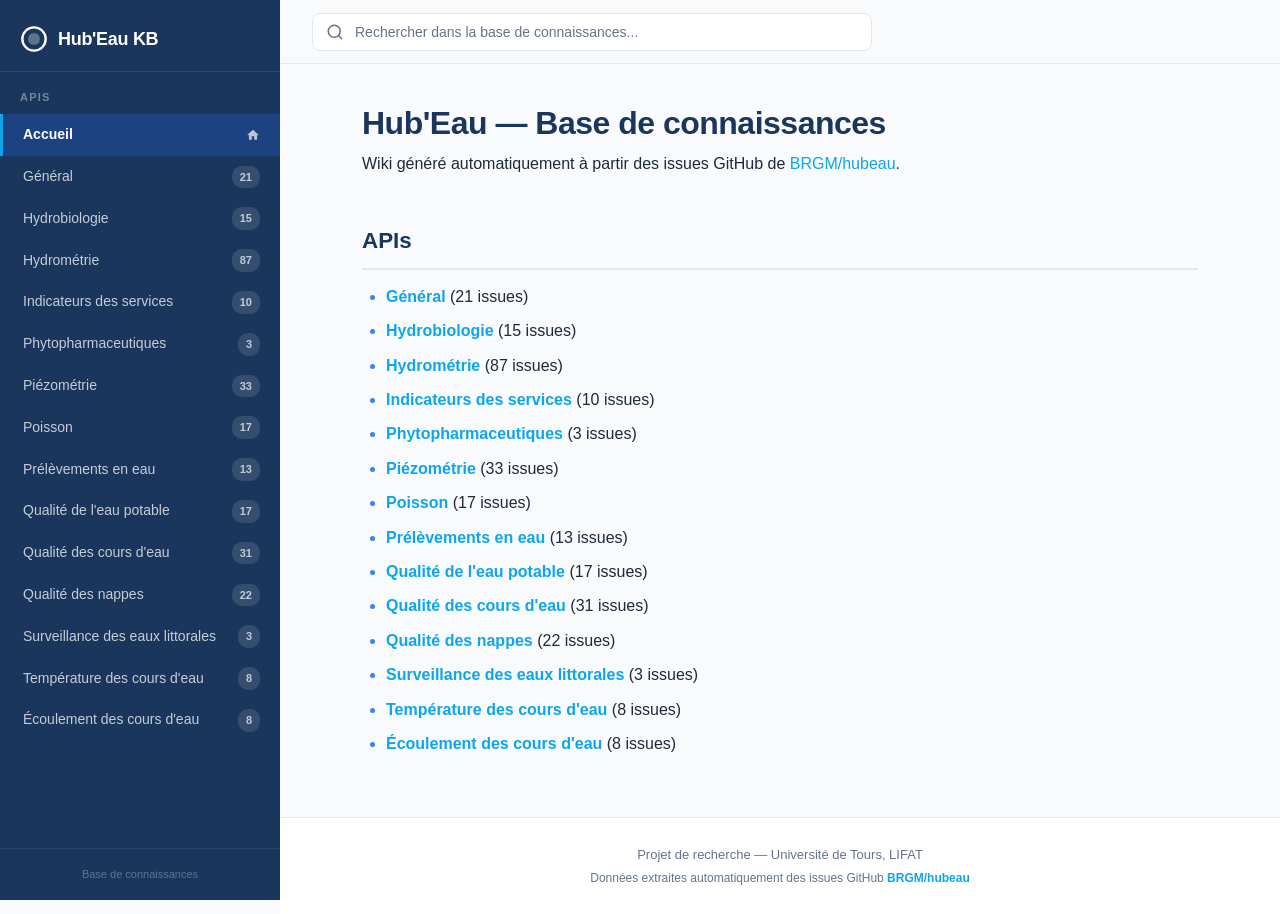
==== site/index.html @ 5fe903e2 "Add static site generator and build output Introduces build_site.py which converts wiki/*.md files i" ====
<!DOCTYPE html>
<html lang="fr">
<head>
    <meta charset="UTF-8">
    <meta name="viewport" content="width=device-width, initial-scale=1.0">
    <title>Hub'Eau — Base de connaissances — Hub'Eau Knowledge Base</title>
    <link rel="stylesheet" href="style.css">
</head>
<body>
    <!-- Mobile hamburger -->
    <button class="hamburger" id="hamburger" aria-label="Ouvrir le menu">
        <span></span><span></span><span></span>
    </button>

    <!-- Sidebar overlay for mobile -->
    <div class="sidebar-overlay" id="sidebarOverlay"></div>

    <!-- Sidebar -->
    <nav class="sidebar" id="sidebar">
        <div class="sidebar-header">
            <a href="index.html" class="sidebar-logo">
                <svg width="28" height="28" viewBox="0 0 24 24" fill="none" stroke="currentColor" stroke-width="2" stroke-linecap="round" stroke-linejoin="round">
                    <path d="M12 2C6.48 2 2 6.48 2 12s4.48 10 10 10 10-4.48 10-10S17.52 2 12 2z"/>
                    <path d="M8 12c0-2 1-4 4-4s4 2 4 4-1 4-4 4-4-2-4-4z" fill="currentColor" opacity="0.3"/>
                </svg>
                <span>Hub'Eau KB</span>
            </a>
        </div>
        <div class="sidebar-section-title">APIs</div>
        <div class="sidebar-links">
            <a href="index.html" class="active">
                <span class="api-name">Accueil</span>
                <span class="issue-count home-icon">
                    <svg width="14" height="14" viewBox="0 0 24 24" fill="currentColor"><path d="M10 20v-6h4v6h5v-8h3L12 3 2 12h3v8z"/></svg>
                </span>
            </a>
            <a href="general.html"><span class="api-name">Général</span><span class="issue-count">21</span></a>
<a href="hydrobiologie.html"><span class="api-name">Hydrobiologie</span><span class="issue-count">15</span></a>
<a href="hydrometrie.html"><span class="api-name">Hydrométrie</span><span class="issue-count">87</span></a>
<a href="indicateurs_services.html"><span class="api-name">Indicateurs des services</span><span class="issue-count">10</span></a>
<a href="phytopharmaceutiques.html"><span class="api-name">Phytopharmaceutiques</span><span class="issue-count">3</span></a>
<a href="piezometrie.html"><span class="api-name">Piézométrie</span><span class="issue-count">33</span></a>
<a href="poisson.html"><span class="api-name">Poisson</span><span class="issue-count">17</span></a>
<a href="prelevements.html"><span class="api-name">Prélèvements en eau</span><span class="issue-count">13</span></a>
<a href="qualite_eau_potable.html"><span class="api-name">Qualité de l'eau potable</span><span class="issue-count">17</span></a>
<a href="qualite_cours_eau.html"><span class="api-name">Qualité des cours d'eau</span><span class="issue-count">31</span></a>
<a href="qualite_nappes.html"><span class="api-name">Qualité des nappes</span><span class="issue-count">22</span></a>
<a href="eaux_littorales.html"><span class="api-name">Surveillance des eaux littorales</span><span class="issue-count">3</span></a>
<a href="temperature.html"><span class="api-name">Température des cours d'eau</span><span class="issue-count">8</span></a>
<a href="ecoulement.html"><span class="api-name">Écoulement des cours d'eau</span><span class="issue-count">8</span></a>
        </div>
        <div class="sidebar-footer-text">
            Base de connaissances
        </div>
    </nav>

    <!-- Main content -->
    <main class="main">
        <div class="topbar">
            <div class="search-container">
                <svg class="search-icon" width="18" height="18" viewBox="0 0 24 24" fill="none" stroke="currentColor" stroke-width="2" stroke-linecap="round" stroke-linejoin="round">
                    <circle cx="11" cy="11" r="8"/><line x1="21" y1="21" x2="16.65" y2="16.65"/>
                </svg>
                <input type="text" id="searchInput" placeholder="Rechercher dans la base de connaissances..." autocomplete="off">
                <div class="search-results" id="searchResults"></div>
            </div>
        </div>

        <article class="content">
            <h1 id="hubeau-base-de-connaissances">Hub'Eau — Base de connaissances</h1>
<p>Wiki généré automatiquement à partir des issues GitHub de <a href="https://github.com/BRGM/hubeau/issues">BRGM/hubeau</a>.</p>
<h2 id="apis">APIs</h2>
<ul>
<li><a href="general.md">Général</a> (21 issues)</li>
<li><a href="hydrobiologie.md">Hydrobiologie</a> (15 issues)</li>
<li><a href="hydrometrie.md">Hydrométrie</a> (87 issues)</li>
<li><a href="indicateurs_services.md">Indicateurs des services</a> (10 issues)</li>
<li><a href="phytopharmaceutiques.md">Phytopharmaceutiques</a> (3 issues)</li>
<li><a href="piezometrie.md">Piézométrie</a> (33 issues)</li>
<li><a href="poisson.md">Poisson</a> (17 issues)</li>
<li><a href="prelevements.md">Prélèvements en eau</a> (13 issues)</li>
<li><a href="qualite_eau_potable.md">Qualité de l'eau potable</a> (17 issues)</li>
<li><a href="qualite_cours_eau.md">Qualité des cours d'eau</a> (31 issues)</li>
<li><a href="qualite_nappes.md">Qualité des nappes</a> (22 issues)</li>
<li><a href="eaux_littorales.md">Surveillance des eaux littorales</a> (3 issues)</li>
<li><a href="temperature.md">Température des cours d'eau</a> (8 issues)</li>
<li><a href="ecoulement.md">Écoulement des cours d'eau</a> (8 issues)</li>
</ul>
        </article>

        <footer class="footer">
            <p>Projet de recherche &mdash; Universit&eacute; de Tours, LIFAT</p>
            <p class="footer-sub">Donn&eacute;es extraites automatiquement des issues GitHub <a href="https://github.com/BRGM/hubeau">BRGM/hubeau</a></p>
        </footer>
    </main>

    <script src="search.js"></script>
    <script>
        // Hamburger menu toggle
        const hamburger = document.getElementById('hamburger');
        const sidebar = document.getElementById('sidebar');
        const overlay = document.getElementById('sidebarOverlay');
        hamburger.addEventListener('click', () => {
            sidebar.classList.toggle('open');
            overlay.classList.toggle('open');
            hamburger.classList.toggle('open');
        });
        overlay.addEventListener('click', () => {
            sidebar.classList.remove('open');
            overlay.classList.remove('open');
            hamburger.classList.remove('open');
        });
    </script>
</body>
</html>
---- site/style.css ----
/* ============================================================
   Hub'Eau Knowledge Base - Style Sheet
   ============================================================ */

/* --- Reset & Base --- */
*, *::before, *::after { box-sizing: border-box; margin: 0; padding: 0; }

:root {
    --primary: #2563eb;
    --primary-light: #3b82f6;
    --dark: #1a365d;
    --dark-hover: #1e3f6e;
    --light-bg: #f8fafc;
    --text: #1e293b;
    --text-light: #64748b;
    --accent: #0ea5e9;
    --border: #e2e8f0;
    --sidebar-width: 280px;
    --topbar-height: 64px;
    --radius: 8px;
    --shadow: 0 1px 3px rgba(0,0,0,.08), 0 1px 2px rgba(0,0,0,.06);
    --shadow-lg: 0 10px 30px rgba(0,0,0,.12);
}

html { scroll-behavior: smooth; }

body {
    font-family: -apple-system, BlinkMacSystemFont, "Segoe UI", Roboto, "Helvetica Neue", Arial, sans-serif;
    font-size: 16px;
    line-height: 1.7;
    color: var(--text);
    background: var(--light-bg);
}

/* --- Sidebar --- */
.sidebar {
    position: fixed;
    top: 0; left: 0;
    width: var(--sidebar-width);
    height: 100vh;
    background: var(--dark);
    color: #fff;
    overflow-y: auto;
    z-index: 100;
    display: flex;
    flex-direction: column;
    transition: transform .3s ease;
}

.sidebar-header {
    padding: 24px 20px 16px;
    border-bottom: 1px solid rgba(255,255,255,.08);
}

.sidebar-logo {
    display: flex;
    align-items: center;
    gap: 10px;
    color: #fff;
    text-decoration: none;
    font-size: 18px;
    font-weight: 700;
    letter-spacing: -.3px;
}

.sidebar-section-title {
    padding: 16px 20px 8px;
    font-size: 11px;
    text-transform: uppercase;
    letter-spacing: 1.2px;
    color: rgba(255,255,255,.4);
    font-weight: 600;
}

.sidebar-links {
    flex: 1;
    overflow-y: auto;
    padding-bottom: 16px;
}

.sidebar-links a {
    display: flex;
    align-items: center;
    justify-content: space-between;
    padding: 9px 20px;
    color: rgba(255,255,255,.75);
    text-decoration: none;
    font-size: 14px;
    transition: background .15s, color .15s;
    border-left: 3px solid transparent;
}

.sidebar-links a:hover {
    background: var(--dark-hover);
    color: #fff;
}

.sidebar-links a.active {
    background: rgba(37, 99, 235, .25);
    color: #fff;
    border-left-color: var(--accent);
    font-weight: 600;
}

.api-name {
    flex: 1;
    white-space: nowrap;
    overflow: hidden;
    text-overflow: ellipsis;
    margin-right: 8px;
}

.issue-count {
    font-size: 11px;
    background: rgba(255,255,255,.12);
    color: rgba(255,255,255,.7);
    padding: 2px 8px;
    border-radius: 10px;
    font-weight: 600;
    flex-shrink: 0;
}

.home-icon {
    background: none;
    padding: 0;
    display: flex;
    align-items: center;
}

.sidebar-footer-text {
    padding: 16px 20px;
    font-size: 11px;
    color: rgba(255,255,255,.3);
    border-top: 1px solid rgba(255,255,255,.06);
    text-align: center;
}

/* --- Main content --- */
.main {
    margin-left: var(--sidebar-width);
    min-height: 100vh;
    display: flex;
    flex-direction: column;
}

/* --- Topbar / Search --- */
.topbar {
    position: sticky;
    top: 0;
    z-index: 50;
    background: rgba(248, 250, 252, .85);
    backdrop-filter: blur(12px);
    -webkit-backdrop-filter: blur(12px);
    border-bottom: 1px solid var(--border);
    padding: 12px 32px;
    display: flex;
    align-items: center;
    height: var(--topbar-height);
}

.search-container {
    position: relative;
    width: 100%;
    max-width: 560px;
}

.search-icon {
    position: absolute;
    left: 14px;
    top: 50%;
    transform: translateY(-50%);
    color: var(--text-light);
    pointer-events: none;
}

#searchInput {
    width: 100%;
    padding: 10px 16px 10px 42px;
    border: 1px solid var(--border);
    border-radius: var(--radius);
    font-size: 14px;
    font-family: inherit;
    background: #fff;
    color: var(--text);
    transition: border-color .2s, box-shadow .2s;
    outline: none;
}

#searchInput:focus {
    border-color: var(--primary-light);
    box-shadow: 0 0 0 3px rgba(37,99,235,.12);
}

#searchInput::placeholder { color: var(--text-light); }

.search-results {
    display: none;
    position: absolute;
    top: calc(100% + 6px);
    left: 0; right: 0;
    background: #fff;
    border: 1px solid var(--border);
    border-radius: var(--radius);
    box-shadow: var(--shadow-lg);
    max-height: 420px;
    overflow-y: auto;
    z-index: 200;
}

.search-results.visible { display: block; }

.search-result-item {
    display: block;
    padding: 10px 16px;
    text-decoration: none;
    color: var(--text);
    border-bottom: 1px solid var(--border);
    transition: background .1s;
}

.search-result-item:last-child { border-bottom: none; }
.search-result-item:hover { background: #f1f5f9; }

.search-result-tags {
    display: flex;
    gap: 6px;
    margin-bottom: 4px;
    flex-wrap: wrap;
}

.search-tag {
    font-size: 11px;
    font-weight: 600;
    padding: 1px 7px;
    border-radius: 4px;
}

.search-tag-api {
    background: #dbeafe;
    color: #1d4ed8;
}

.search-tag-section {
    background: #e0f2fe;
    color: #0369a1;
}

.search-result-text {
    font-size: 13px;
    color: var(--text-light);
    line-height: 1.5;
    display: -webkit-box;
    -webkit-line-clamp: 2;
    -webkit-box-orient: vertical;
    overflow: hidden;
}

.search-no-results {
    padding: 20px 16px;
    text-align: center;
    color: var(--text-light);
    font-size: 14px;
}

/* --- Article content --- */
.content {
    flex: 1;
    max-width: 900px;
    width: 100%;
    margin: 0 auto;
    padding: 40px 32px;
}

.content h1 {
    font-size: 2em;
    font-weight: 800;
    color: var(--dark);
    margin-bottom: 8px;
    letter-spacing: -.5px;
    line-height: 1.2;
}

.content h2 {
    font-size: 1.4em;
    font-weight: 700;
    color: var(--dark);
    margin-top: 2em;
    margin-bottom: 0.6em;
    padding-bottom: 8px;
    border-bottom: 2px solid var(--border);
}

.content h3 {
    font-size: 1.15em;
    font-weight: 600;
    color: var(--text);
    margin-top: 1.5em;
    margin-bottom: 0.4em;
}

.content p {
    margin-bottom: 1em;
}

.content a {
    color: var(--accent);
    text-decoration: none;
    font-weight: 500;
    transition: color .15s;
}

.content a:hover {
    color: var(--primary);
    text-decoration: underline;
}

.content ul, .content ol {
    margin: 0.5em 0 1.2em 1.5em;
}

.content li {
    margin-bottom: 0.5em;
    line-height: 1.65;
}

.content li::marker {
    color: var(--primary-light);
}

.content code {
    font-family: "SF Mono", "Fira Code", "Fira Mono", "Roboto Mono", Menlo, Consolas, monospace;
    font-size: 0.88em;
    background: #f1f5f9;
    padding: 2px 6px;
    border-radius: 4px;
    color: #be185d;
}

.content pre {
    background: #1e293b;
    color: #e2e8f0;
    padding: 16px 20px;
    border-radius: var(--radius);
    overflow-x: auto;
    margin: 1em 0 1.5em;
    font-size: 14px;
    line-height: 1.6;
}

.content pre code {
    background: none;
    padding: 0;
    color: inherit;
    font-size: inherit;
}

.content table {
    width: 100%;
    border-collapse: collapse;
    margin: 1em 0 1.5em;
    font-size: 14px;
}

.content th, .content td {
    padding: 10px 14px;
    text-align: left;
    border-bottom: 1px solid var(--border);
}

.content th {
    background: #f1f5f9;
    font-weight: 600;
    color: var(--dark);
}

.content tr:hover td { background: #f8fafc; }

.content hr {
    border: none;
    border-top: 2px solid var(--border);
    margin: 2.5em 0;
}

.content strong { color: var(--dark); }

/* Index page cards */
.content li a {
    font-weight: 600;
}

/* --- Footer --- */
.footer {
    padding: 24px 32px;
    text-align: center;
    border-top: 1px solid var(--border);
    background: #fff;
    font-size: 13px;
    color: var(--text-light);
    margin-top: auto;
}

.footer p { margin: 2px 0; }

.footer a {
    color: var(--accent);
    text-decoration: none;
    font-weight: 600;
}

.footer-sub { font-size: 12px; }

/* --- Hamburger --- */
.hamburger {
    display: none;
    position: fixed;
    top: 14px; left: 14px;
    z-index: 200;
    width: 40px; height: 40px;
    background: var(--dark);
    border: none;
    border-radius: var(--radius);
    cursor: pointer;
    flex-direction: column;
    align-items: center;
    justify-content: center;
    gap: 5px;
    box-shadow: var(--shadow);
}

.hamburger span {
    display: block;
    width: 20px; height: 2px;
    background: #fff;
    border-radius: 2px;
    transition: transform .3s, opacity .3s;
}

.hamburger.open span:nth-child(1) { transform: translateY(7px) rotate(45deg); }
.hamburger.open span:nth-child(2) { opacity: 0; }
.hamburger.open span:nth-child(3) { transform: translateY(-7px) rotate(-45deg); }

.sidebar-overlay {
    display: none;
    position: fixed;
    inset: 0;
    background: rgba(0,0,0,.4);
    z-index: 90;
}

/* --- Responsive --- */
@media (max-width: 768px) {
    .hamburger { display: flex; }

    .sidebar {
        transform: translateX(-100%);
    }

    .sidebar.open {
        transform: translateX(0);
    }

    .sidebar-overlay.open { display: block; }

    .main {
        margin-left: 0;
    }

    .topbar {
        padding: 12px 16px 12px 60px;
    }

    .content {
        padding: 24px 16px;
    }
}

@media (max-width: 480px) {
    .content h1 { font-size: 1.6em; }
    .content h2 { font-size: 1.2em; }
}

/* --- Search highlight --- */
mark {
    background: #fef08a;
    color: inherit;
    padding: 0 1px;
    border-radius: 2px;
}
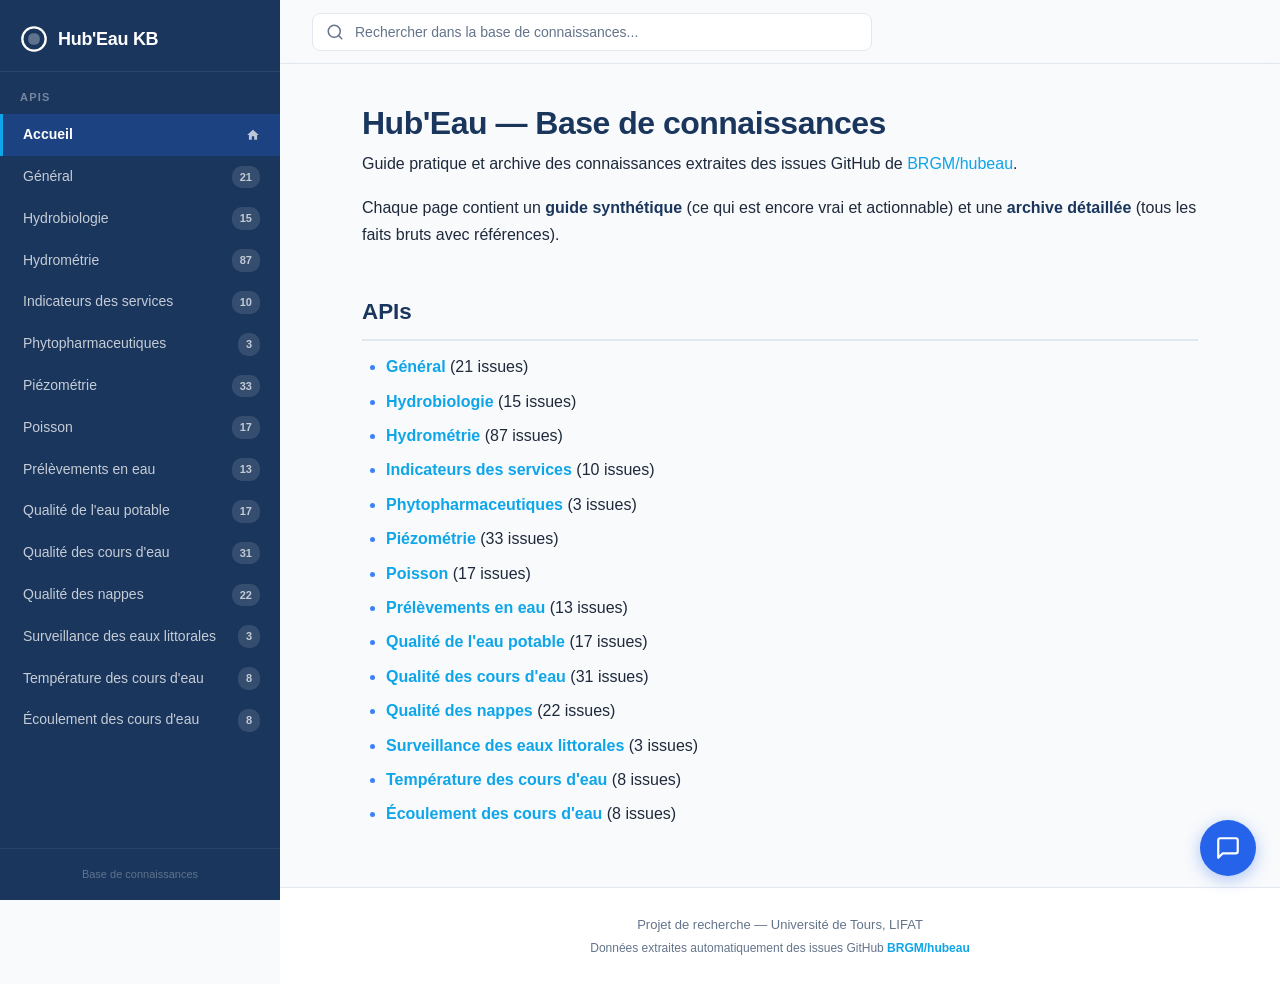
==== commit 0a407d3c: "feat: wiki v2 with synthesized Guide + Archive and RAG chatbot - Add synthesize_wiki.py: LLM-synthes" ====
--- a/site/index.html
+++ b/site/index.html
@@ -68,23 +68,24 @@
 
         <article class="content">
             <h1 id="hubeau-base-de-connaissances">Hub'Eau — Base de connaissances</h1>
-<p>Wiki généré automatiquement à partir des issues GitHub de <a href="https://github.com/BRGM/hubeau/issues">BRGM/hubeau</a>.</p>
+<p>Guide pratique et archive des connaissances extraites des issues GitHub de <a href="https://github.com/BRGM/hubeau/issues">BRGM/hubeau</a>.</p>
+<p>Chaque page contient un <strong>guide synthétique</strong> (ce qui est encore vrai et actionnable) et une <strong>archive détaillée</strong> (tous les faits bruts avec références).</p>
 <h2 id="apis">APIs</h2>
 <ul>
-<li><a href="general.md">Général</a> (21 issues)</li>
-<li><a href="hydrobiologie.md">Hydrobiologie</a> (15 issues)</li>
-<li><a href="hydrometrie.md">Hydrométrie</a> (87 issues)</li>
-<li><a href="indicateurs_services.md">Indicateurs des services</a> (10 issues)</li>
-<li><a href="phytopharmaceutiques.md">Phytopharmaceutiques</a> (3 issues)</li>
-<li><a href="piezometrie.md">Piézométrie</a> (33 issues)</li>
-<li><a href="poisson.md">Poisson</a> (17 issues)</li>
-<li><a href="prelevements.md">Prélèvements en eau</a> (13 issues)</li>
-<li><a href="qualite_eau_potable.md">Qualité de l'eau potable</a> (17 issues)</li>
-<li><a href="qualite_cours_eau.md">Qualité des cours d'eau</a> (31 issues)</li>
-<li><a href="qualite_nappes.md">Qualité des nappes</a> (22 issues)</li>
-<li><a href="eaux_littorales.md">Surveillance des eaux littorales</a> (3 issues)</li>
-<li><a href="temperature.md">Température des cours d'eau</a> (8 issues)</li>
-<li><a href="ecoulement.md">Écoulement des cours d'eau</a> (8 issues)</li>
+<li><a href="general.html">Général</a> (21 issues)</li>
+<li><a href="hydrobiologie.html">Hydrobiologie</a> (15 issues)</li>
+<li><a href="hydrometrie.html">Hydrométrie</a> (87 issues)</li>
+<li><a href="indicateurs_services.html">Indicateurs des services</a> (10 issues)</li>
+<li><a href="phytopharmaceutiques.html">Phytopharmaceutiques</a> (3 issues)</li>
+<li><a href="piezometrie.html">Piézométrie</a> (33 issues)</li>
+<li><a href="poisson.html">Poisson</a> (17 issues)</li>
+<li><a href="prelevements.html">Prélèvements en eau</a> (13 issues)</li>
+<li><a href="qualite_eau_potable.html">Qualité de l'eau potable</a> (17 issues)</li>
+<li><a href="qualite_cours_eau.html">Qualité des cours d'eau</a> (31 issues)</li>
+<li><a href="qualite_nappes.html">Qualité des nappes</a> (22 issues)</li>
+<li><a href="eaux_littorales.html">Surveillance des eaux littorales</a> (3 issues)</li>
+<li><a href="temperature.html">Température des cours d'eau</a> (8 issues)</li>
+<li><a href="ecoulement.html">Écoulement des cours d'eau</a> (8 issues)</li>
 </ul>
         </article>
 
@@ -94,7 +95,36 @@
         </footer>
     </main>
 
+    <!-- Chatbot toggle button -->
+    <button class="chatbot-toggle" id="chatbotToggle" aria-label="Ouvrir le chatbot">
+        <svg width="26" height="26" viewBox="0 0 24 24" fill="none" stroke="currentColor" stroke-width="2" stroke-linecap="round" stroke-linejoin="round">
+            <path d="M21 15a2 2 0 0 1-2 2H7l-4 4V5a2 2 0 0 1 2-2h14a2 2 0 0 1 2 2z"/>
+        </svg>
+    </button>
+
+    <!-- Chatbot panel -->
+    <div class="chatbot-panel" id="chatbotPanel">
+        <div class="chatbot-header">
+            <div class="chatbot-header-title">
+                <svg width="18" height="18" viewBox="0 0 24 24" fill="none" stroke="currentColor" stroke-width="2"><path d="M21 15a2 2 0 0 1-2 2H7l-4 4V5a2 2 0 0 1 2-2h14a2 2 0 0 1 2 2z"/></svg>
+                Hub'Eau Assistant
+            </div>
+            <button class="chatbot-close" id="chatbotClose">&times;</button>
+        </div>
+        <div class="chatbot-messages" id="chatbotMessages">
+            <div class="chat-msg chat-msg-bot">
+                <div class="chat-bubble">Bonjour ! Posez-moi une question sur les APIs Hub'Eau. Je cherche dans la base de connaissances pour vous r&eacute;pondre.</div>
+            </div>
+        </div>
+        <div class="chatbot-status" id="chatbotStatus" style="display:none;"></div>
+        <div class="chatbot-input-area">
+            <input type="text" id="chatbotInput" placeholder="Posez votre question..." autocomplete="off">
+            <button class="chatbot-send" id="chatbotSend">Envoyer</button>
+        </div>
+    </div>
+
     <script src="search.js"></script>
+    <script src="chatbot.js"></script>
     <script>
         // Hamburger menu toggle
         const hamburger = document.getElementById('hamburger');
--- a/site/style.css
+++ b/site/style.css
@@ -479,6 +479,265 @@
     .content h2 { font-size: 1.2em; }
 }
 
+/* --- Details/Archive section --- */
+details {
+    margin: 1.5em 0;
+    border: 1px solid var(--border);
+    border-radius: var(--radius);
+    background: #fff;
+}
+
+details summary {
+    padding: 14px 20px;
+    cursor: pointer;
+    font-size: 15px;
+    color: var(--dark);
+    background: #f8fafc;
+    border-radius: var(--radius);
+    transition: background .15s;
+    list-style: none;
+}
+
+details summary::-webkit-details-marker { display: none; }
+
+details summary::before {
+    content: "\25B6";
+    display: inline-block;
+    margin-right: 10px;
+    font-size: 11px;
+    transition: transform .2s;
+    color: var(--text-light);
+}
+
+details[open] summary::before {
+    transform: rotate(90deg);
+}
+
+details summary:hover {
+    background: #f1f5f9;
+}
+
+details[open] summary {
+    border-bottom: 1px solid var(--border);
+    border-radius: var(--radius) var(--radius) 0 0;
+}
+
+details > *:not(summary) {
+    padding: 0 20px;
+}
+
+details > h3, details > h4 {
+    padding: 0 20px;
+}
+
+/* Strikethrough for resolved facts */
+.content li del {
+    color: var(--text-light);
+    text-decoration: line-through;
+}
+
+/* --- Chatbot --- */
+.chatbot-toggle {
+    position: fixed;
+    bottom: 24px;
+    right: 24px;
+    width: 56px;
+    height: 56px;
+    border-radius: 50%;
+    background: var(--primary);
+    color: #fff;
+    border: none;
+    cursor: pointer;
+    box-shadow: 0 4px 16px rgba(37, 99, 235, .35);
+    z-index: 300;
+    display: flex;
+    align-items: center;
+    justify-content: center;
+    transition: transform .2s, box-shadow .2s;
+}
+
+.chatbot-toggle:hover {
+    transform: scale(1.08);
+    box-shadow: 0 6px 24px rgba(37, 99, 235, .45);
+}
+
+.chatbot-toggle svg { pointer-events: none; }
+
+.chatbot-panel {
+    display: none;
+    position: fixed;
+    bottom: 92px;
+    right: 24px;
+    width: 420px;
+    max-height: 540px;
+    background: #fff;
+    border: 1px solid var(--border);
+    border-radius: 16px;
+    box-shadow: 0 12px 40px rgba(0,0,0,.15);
+    z-index: 300;
+    flex-direction: column;
+    overflow: hidden;
+}
+
+.chatbot-panel.open { display: flex; }
+
+.chatbot-header {
+    padding: 16px 20px;
+    background: var(--dark);
+    color: #fff;
+    font-weight: 600;
+    font-size: 15px;
+    display: flex;
+    align-items: center;
+    justify-content: space-between;
+}
+
+.chatbot-header-title {
+    display: flex;
+    align-items: center;
+    gap: 8px;
+}
+
+.chatbot-close {
+    background: none;
+    border: none;
+    color: rgba(255,255,255,.7);
+    cursor: pointer;
+    font-size: 20px;
+    padding: 0 4px;
+    transition: color .15s;
+}
+
+.chatbot-close:hover { color: #fff; }
+
+.chatbot-messages {
+    flex: 1;
+    overflow-y: auto;
+    padding: 16px;
+    min-height: 200px;
+    max-height: 360px;
+}
+
+.chat-msg {
+    margin-bottom: 12px;
+    display: flex;
+    gap: 8px;
+}
+
+.chat-msg-user { justify-content: flex-end; }
+
+.chat-bubble {
+    max-width: 85%;
+    padding: 10px 14px;
+    border-radius: 12px;
+    font-size: 14px;
+    line-height: 1.55;
+}
+
+.chat-msg-user .chat-bubble {
+    background: var(--primary);
+    color: #fff;
+    border-bottom-right-radius: 4px;
+}
+
+.chat-msg-bot .chat-bubble {
+    background: #f1f5f9;
+    color: var(--text);
+    border-bottom-left-radius: 4px;
+}
+
+.chat-bubble a {
+    color: var(--accent);
+    text-decoration: underline;
+}
+
+.chat-msg-user .chat-bubble a { color: #bfdbfe; }
+
+.chat-sources {
+    margin-top: 8px;
+    padding-top: 8px;
+    border-top: 1px solid rgba(0,0,0,.08);
+    font-size: 12px;
+    color: var(--text-light);
+}
+
+.chat-sources a { font-weight: 500; }
+
+.chat-typing {
+    display: flex;
+    gap: 4px;
+    padding: 8px 12px;
+}
+
+.chat-typing span {
+    width: 6px; height: 6px;
+    background: var(--text-light);
+    border-radius: 50%;
+    animation: chatTyping .6s infinite alternate;
+}
+
+.chat-typing span:nth-child(2) { animation-delay: .2s; }
+.chat-typing span:nth-child(3) { animation-delay: .4s; }
+
+@keyframes chatTyping {
+    from { opacity: .3; transform: translateY(0); }
+    to { opacity: 1; transform: translateY(-3px); }
+}
+
+.chatbot-input-area {
+    padding: 12px 16px;
+    border-top: 1px solid var(--border);
+    display: flex;
+    gap: 8px;
+}
+
+.chatbot-input-area input {
+    flex: 1;
+    padding: 10px 14px;
+    border: 1px solid var(--border);
+    border-radius: var(--radius);
+    font-size: 14px;
+    font-family: inherit;
+    outline: none;
+    transition: border-color .2s;
+}
+
+.chatbot-input-area input:focus { border-color: var(--primary-light); }
+
+.chatbot-send {
+    padding: 8px 16px;
+    background: var(--primary);
+    color: #fff;
+    border: none;
+    border-radius: var(--radius);
+    cursor: pointer;
+    font-size: 14px;
+    font-weight: 600;
+    transition: background .15s;
+}
+
+.chatbot-send:hover { background: var(--primary-light); }
+.chatbot-send:disabled { opacity: .5; cursor: not-allowed; }
+
+.chatbot-status {
+    padding: 8px 16px;
+    font-size: 12px;
+    color: var(--text-light);
+    text-align: center;
+    background: #fefce8;
+    border-top: 1px solid #fef08a;
+}
+
+@media (max-width: 768px) {
+    .chatbot-panel {
+        bottom: 0; right: 0; left: 0;
+        width: 100%;
+        max-height: 80vh;
+        border-radius: 16px 16px 0 0;
+    }
+    .chatbot-toggle { bottom: 16px; right: 16px; }
+}
+
 /* --- Search highlight --- */
 mark {
     background: #fef08a;
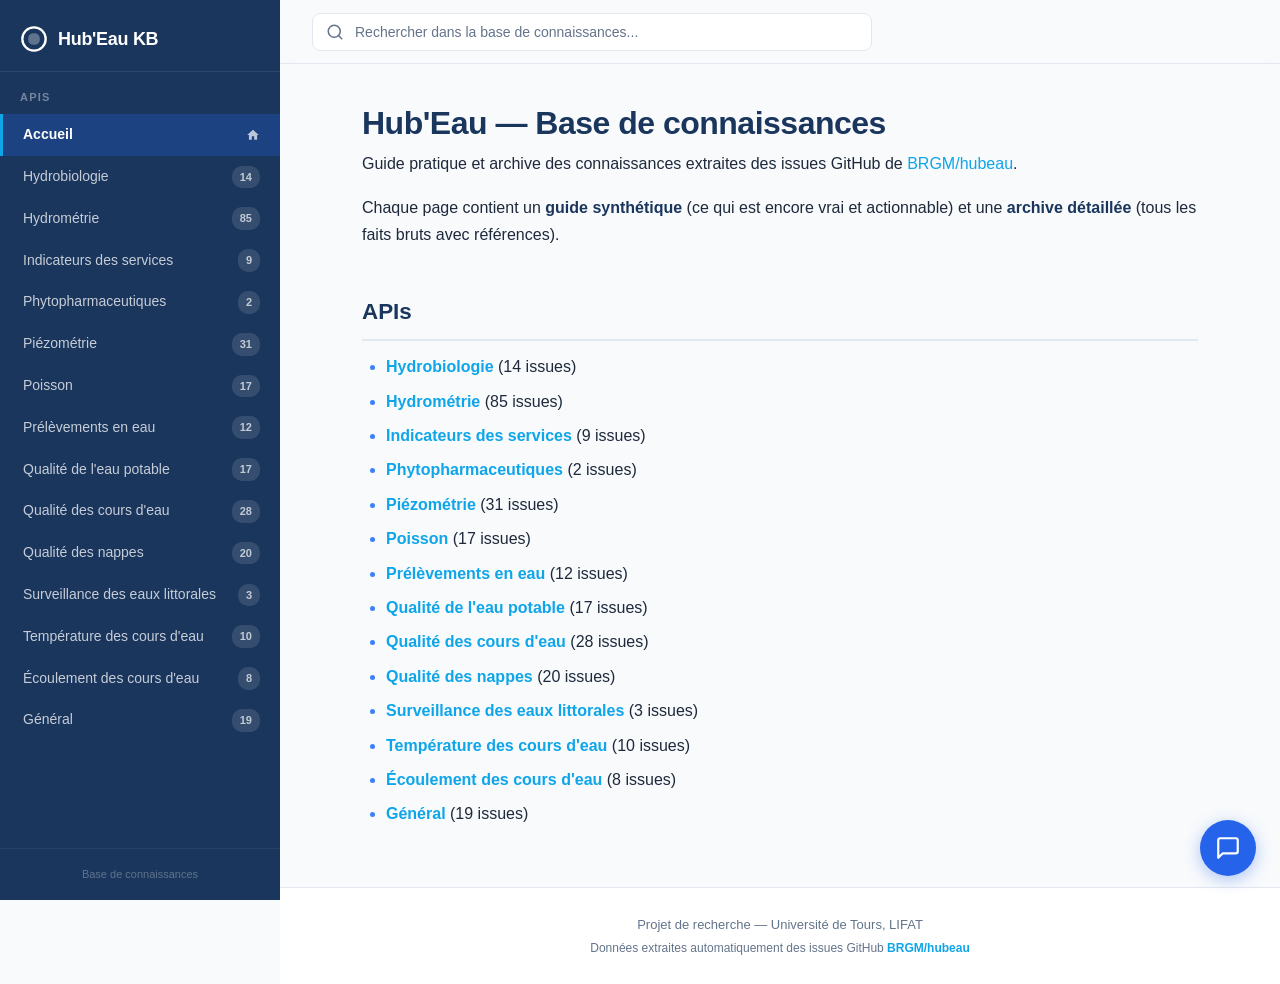
==== commit d2a3969e: "feat: SOTA chatbot (streaming, multi-turn, session persistence) + enriched RAG Chatbot: - Streaming " ====
--- a/site/index.html
+++ b/site/index.html
@@ -34,20 +34,20 @@
                     <svg width="14" height="14" viewBox="0 0 24 24" fill="currentColor"><path d="M10 20v-6h4v6h5v-8h3L12 3 2 12h3v8z"/></svg>
                 </span>
             </a>
-            <a href="general.html"><span class="api-name">Général</span><span class="issue-count">21</span></a>
-<a href="hydrobiologie.html"><span class="api-name">Hydrobiologie</span><span class="issue-count">15</span></a>
-<a href="hydrometrie.html"><span class="api-name">Hydrométrie</span><span class="issue-count">87</span></a>
-<a href="indicateurs_services.html"><span class="api-name">Indicateurs des services</span><span class="issue-count">10</span></a>
-<a href="phytopharmaceutiques.html"><span class="api-name">Phytopharmaceutiques</span><span class="issue-count">3</span></a>
-<a href="piezometrie.html"><span class="api-name">Piézométrie</span><span class="issue-count">33</span></a>
+            <a href="hydrobiologie.html"><span class="api-name">Hydrobiologie</span><span class="issue-count">14</span></a>
+<a href="hydrometrie.html"><span class="api-name">Hydrométrie</span><span class="issue-count">85</span></a>
+<a href="indicateurs_services.html"><span class="api-name">Indicateurs des services</span><span class="issue-count">9</span></a>
+<a href="phytopharmaceutiques.html"><span class="api-name">Phytopharmaceutiques</span><span class="issue-count">2</span></a>
+<a href="piezometrie.html"><span class="api-name">Piézométrie</span><span class="issue-count">31</span></a>
 <a href="poisson.html"><span class="api-name">Poisson</span><span class="issue-count">17</span></a>
-<a href="prelevements.html"><span class="api-name">Prélèvements en eau</span><span class="issue-count">13</span></a>
+<a href="prelevements.html"><span class="api-name">Prélèvements en eau</span><span class="issue-count">12</span></a>
 <a href="qualite_eau_potable.html"><span class="api-name">Qualité de l'eau potable</span><span class="issue-count">17</span></a>
-<a href="qualite_cours_eau.html"><span class="api-name">Qualité des cours d'eau</span><span class="issue-count">31</span></a>
-<a href="qualite_nappes.html"><span class="api-name">Qualité des nappes</span><span class="issue-count">22</span></a>
+<a href="qualite_cours_eau.html"><span class="api-name">Qualité des cours d'eau</span><span class="issue-count">28</span></a>
+<a href="qualite_nappes.html"><span class="api-name">Qualité des nappes</span><span class="issue-count">20</span></a>
 <a href="eaux_littorales.html"><span class="api-name">Surveillance des eaux littorales</span><span class="issue-count">3</span></a>
-<a href="temperature.html"><span class="api-name">Température des cours d'eau</span><span class="issue-count">8</span></a>
+<a href="temperature.html"><span class="api-name">Température des cours d'eau</span><span class="issue-count">10</span></a>
 <a href="ecoulement.html"><span class="api-name">Écoulement des cours d'eau</span><span class="issue-count">8</span></a>
+<a href="general.html"><span class="api-name">Général</span><span class="issue-count">19</span></a>
         </div>
         <div class="sidebar-footer-text">
             Base de connaissances
@@ -72,20 +72,20 @@
 <p>Chaque page contient un <strong>guide synthétique</strong> (ce qui est encore vrai et actionnable) et une <strong>archive détaillée</strong> (tous les faits bruts avec références).</p>
 <h2 id="apis">APIs</h2>
 <ul>
-<li><a href="general.html">Général</a> (21 issues)</li>
-<li><a href="hydrobiologie.html">Hydrobiologie</a> (15 issues)</li>
-<li><a href="hydrometrie.html">Hydrométrie</a> (87 issues)</li>
-<li><a href="indicateurs_services.html">Indicateurs des services</a> (10 issues)</li>
-<li><a href="phytopharmaceutiques.html">Phytopharmaceutiques</a> (3 issues)</li>
-<li><a href="piezometrie.html">Piézométrie</a> (33 issues)</li>
+<li><a href="hydrobiologie.html">Hydrobiologie</a> (14 issues)</li>
+<li><a href="hydrometrie.html">Hydrométrie</a> (85 issues)</li>
+<li><a href="indicateurs_services.html">Indicateurs des services</a> (9 issues)</li>
+<li><a href="phytopharmaceutiques.html">Phytopharmaceutiques</a> (2 issues)</li>
+<li><a href="piezometrie.html">Piézométrie</a> (31 issues)</li>
 <li><a href="poisson.html">Poisson</a> (17 issues)</li>
-<li><a href="prelevements.html">Prélèvements en eau</a> (13 issues)</li>
+<li><a href="prelevements.html">Prélèvements en eau</a> (12 issues)</li>
 <li><a href="qualite_eau_potable.html">Qualité de l'eau potable</a> (17 issues)</li>
-<li><a href="qualite_cours_eau.html">Qualité des cours d'eau</a> (31 issues)</li>
-<li><a href="qualite_nappes.html">Qualité des nappes</a> (22 issues)</li>
+<li><a href="qualite_cours_eau.html">Qualité des cours d'eau</a> (28 issues)</li>
+<li><a href="qualite_nappes.html">Qualité des nappes</a> (20 issues)</li>
 <li><a href="eaux_littorales.html">Surveillance des eaux littorales</a> (3 issues)</li>
-<li><a href="temperature.html">Température des cours d'eau</a> (8 issues)</li>
+<li><a href="temperature.html">Température des cours d'eau</a> (10 issues)</li>
 <li><a href="ecoulement.html">Écoulement des cours d'eau</a> (8 issues)</li>
+<li><a href="general.html">Général</a> (19 issues)</li>
 </ul>
         </article>
 
@@ -109,7 +109,12 @@
                 <svg width="18" height="18" viewBox="0 0 24 24" fill="none" stroke="currentColor" stroke-width="2"><path d="M21 15a2 2 0 0 1-2 2H7l-4 4V5a2 2 0 0 1 2-2h14a2 2 0 0 1 2 2z"/></svg>
                 Hub'Eau Assistant
             </div>
-            <button class="chatbot-close" id="chatbotClose">&times;</button>
+            <div class="chatbot-header-actions">
+                <button class="chatbot-clear" id="chatbotClear" title="Effacer la conversation">
+                    <svg width="16" height="16" viewBox="0 0 24 24" fill="none" stroke="currentColor" stroke-width="2" stroke-linecap="round" stroke-linejoin="round"><polyline points="3 6 5 6 21 6"/><path d="M19 6v14a2 2 0 0 1-2 2H7a2 2 0 0 1-2-2V6m3 0V4a2 2 0 0 1 2-2h4a2 2 0 0 1 2 2v2"/></svg>
+                </button>
+                <button class="chatbot-close" id="chatbotClose">&times;</button>
+            </div>
         </div>
         <div class="chatbot-messages" id="chatbotMessages">
             <div class="chat-msg chat-msg-bot">
--- a/site/style.css
+++ b/site/style.css
@@ -598,6 +598,26 @@
     gap: 8px;
 }
 
+.chatbot-header-actions {
+    display: flex;
+    align-items: center;
+    gap: 8px;
+}
+
+.chatbot-clear {
+    background: none;
+    border: none;
+    color: rgba(255,255,255,.5);
+    cursor: pointer;
+    padding: 4px;
+    display: flex;
+    align-items: center;
+    transition: color .15s;
+    border-radius: 4px;
+}
+
+.chatbot-clear:hover { color: #fff; background: rgba(255,255,255,.1); }
+
 .chatbot-close {
     background: none;
     border: none;
